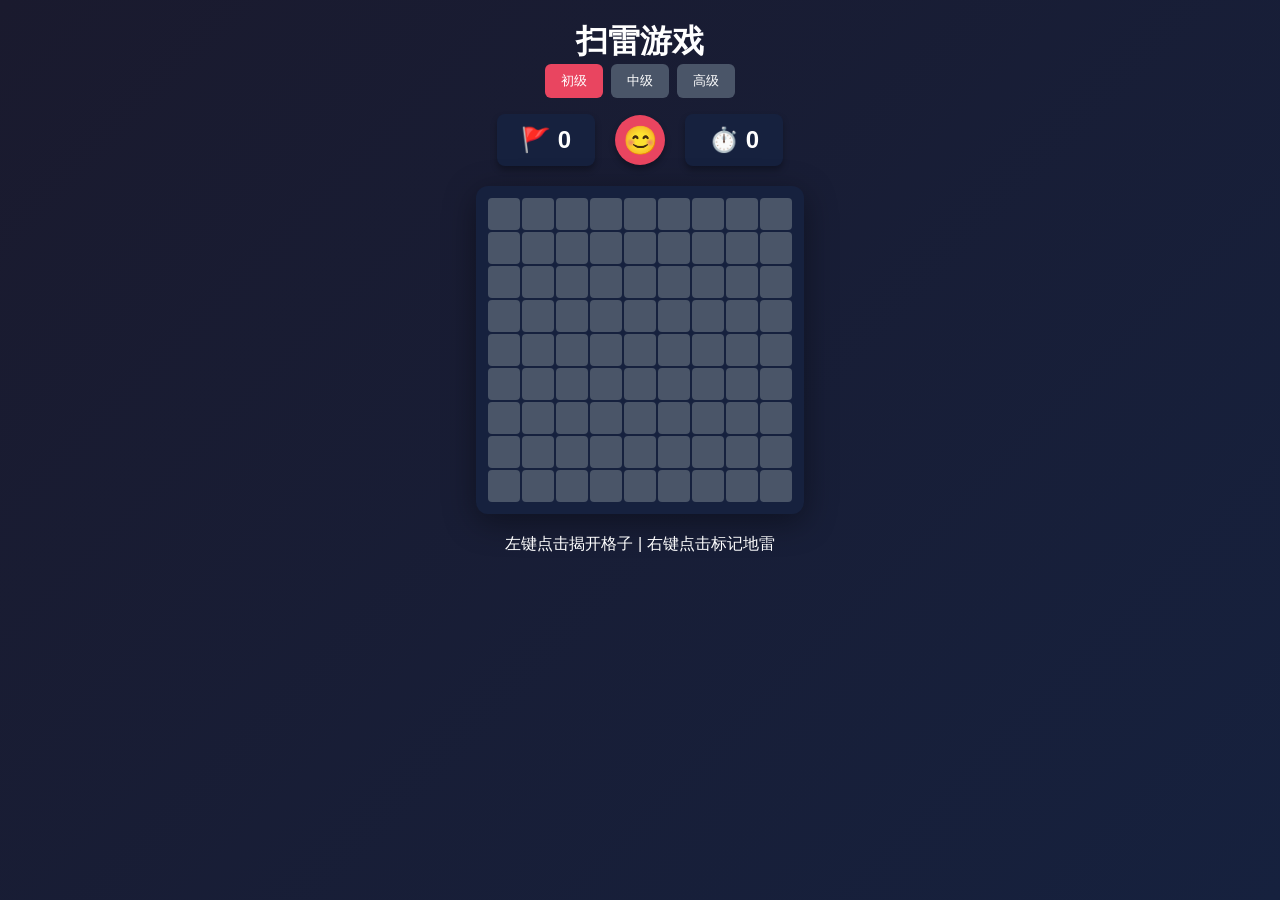
==== index.html @ 5b842ec9 "rename to index.html" ====
<!DOCTYPE html>
<html>
<head>
<meta charset="UTF-8">
<title>扫雷游戏</title>
<style>
* { margin: 0; padding: 0; box-sizing: border-box; }
body { font-family: 'Segoe UI', sans-serif; display: flex; flex-direction: column; align-items: center; min-height: 100vh; background: linear-gradient(135deg, #1a1a2e 0%, #16213e 100%); color: #fff; padding: 20px; }
.game-header { display: flex; align-items: center; gap: 20px; margin-bottom: 20px; }
.timer, .flag-count { background: #16213e; padding: 12px 24px; border-radius: 8px; font-size: 24px; font-weight: bold; min-width: 80px; text-align: center; box-shadow: 0 4px 6px rgba(0,0,0,0.3); }
.reset-btn { width: 50px; height: 50px; border-radius: 50%; font-size: 28px; cursor: pointer; background: #e94560; border: none; color: white; transition: transform 0.2s; box-shadow: 0 4px 6px rgba(0,0,0,0.3); }
.reset-btn:hover { transform: scale(1.05); }
.reset-btn:active { transform: scale(0.95); }
.game-board { display: flex; flex-direction: column; gap: 2px; padding: 12px; background: #16213e; border-radius: 12px; box-shadow: 0 8px 32px rgba(0,0,0,0.4); }
.row { display: flex; gap: 2px; }
.cell { width: 32px; height: 32px; border-radius: 4px; cursor: pointer; font-size: 16px; font-weight: bold; border: none; transition: all 0.15s; display: flex; align-items: center; justify-content: center; }
.cell.hidden { background: #4a5568; }
.cell.hidden:hover { background: #5a6578; }
.cell.revealed { background: #2d3748; }
.cell.mine { background: #e94560; }
.cell.flagged { background: #ed8936; }
.cell.number-1 { color: #38b2ac; }
.cell.number-2 { color: #388e3c; }
.cell.number-3 { color: #e94560; }
.cell.number-4 { color: #7b3fe4; }
.cell.number-5 { color: #c0392b; }
.cell.number-6 { color: #0288d1; }
.cell.number-7 { color: #1a202c; }
.cell.number-8 { color: #4a5568; }
.game-info { margin-top: 20px; text-align: center; }
.game-over { margin-top: 16px; padding: 16px 32px; border-radius: 8px; font-size: 20px; font-weight: bold; }
.game-over.win { background: #388e3c; }
.game-over.lose { background: #e94560; }
.difficulty { margin-bottom: 16px; display: flex; gap: 8px; }
.diff-btn { padding: 8px 16px; border-radius: 6px; border: none; cursor: pointer; background: #4a5568; color: white; transition: background 0.2s; }
.diff-btn.active { background: #e94560; }
.diff-btn:hover { background: #5a6578; }
</style>
</head>
<body>
<h1>扫雷游戏</h1>
<div class="difficulty">
  <button class="diff-btn active" onclick="setDifficulty(9, 9, 10)">初级</button>
  <button class="diff-btn" onclick="setDifficulty(16, 16, 40)">中级</button>
  <button class="diff-btn" onclick="setDifficulty(30, 16, 99)">高级</button>
</div>
<div class="game-header">
  <div class="flag-count">🚩 <span id="flagCount">0</span></div>
  <button class="reset-btn" onclick="initGame()">😊</button>
  <div class="timer">⏱️ <span id="timer">0</span></div>
</div>
<div class="game-board" id="gameBoard"></div>
<div class="game-info">
  <p>左键点击揭开格子 | 右键点击标记地雷</p>
  <div id="gameOver" class="game-over" style="display: none;"></div>
</div>

<script>
let rows = 9;
let cols = 9;
let mines = 10;
let board = [];
let gameOver = false;
let firstClick = true;
let timer = 0;
let timerInterval = null;
let flagCount = 0;

function setDifficulty(r, c, m) {
  rows = r;
  cols = c;
  mines = m;
  document.querySelectorAll('.diff-btn').forEach(b => b.classList.remove('active'));
  event.target.classList.add('active');
  initGame();
}

function initGame() {
  gameOver = false;
  firstClick = true;
  timer = 0;
  flagCount = 0;
  clearInterval(timerInterval);
  document.getElementById('timer').textContent = '0';
  document.getElementById('flagCount').textContent = '0';
  document.getElementById('gameOver').style.display = 'none';
  document.querySelector('.reset-btn').textContent = '😊';
  
  board = [];
  for (let i = 0; i < rows; i++) {
    board[i] = [];
    for (let j = 0; j < cols; j++) {
      board[i][j] = { mine: false, revealed: false, flagged: false, neighbors: 0 };
    }
  }
  renderBoard();
}

function renderBoard() {
  const gameBoard = document.getElementById('gameBoard');
  gameBoard.innerHTML = '';
  
  for (let i = 0; i < rows; i++) {
    const rowDiv = document.createElement('div');
    rowDiv.className = 'row';
    
    for (let j = 0; j < cols; j++) {
      const cell = document.createElement('button');
      cell.className = 'cell hidden';
      cell.dataset.row = i;
      cell.dataset.col = j;
      cell.addEventListener('click', handleClick);
      cell.addEventListener('contextmenu', handleRightClick);
      rowDiv.appendChild(cell);
    }
    gameBoard.appendChild(rowDiv);
  }
}

function placeMines(excludeRow, excludeCol) {
  let placed = 0;
  while (placed < mines) {
    const r = Math.floor(Math.random() * rows);
    const c = Math.floor(Math.random() * cols);
    if (!board[r][c].mine && 
        Math.abs(r - excludeRow) > 1 && 
        Math.abs(c - excludeCol) > 1) {
      board[r][c].mine = true;
      placed++;
    }
  }
  calculateNeighbors();
}

function calculateNeighbors() {
  const directions = [[-1,-1], [-1,0], [-1,1], [0,-1], [0,1], [1,-1], [1,0], [1,1]];
  
  for (let i = 0; i < rows; i++) {
    for (let j = 0; j < cols; j++) {
      if (board[i][j].mine) continue;
      let count = 0;
      for (const [dr, dc] of directions) {
        const nr = i + dr;
        const nc = j + dc;
        if (nr >= 0 && nr < rows && nc >= 0 && nc < cols && board[nr][nc].mine) {
          count++;
        }
      }
      board[i][j].neighbors = count;
    }
  }
}

function handleClick(e) {
  if (gameOver) return;
  
  const row = parseInt(e.target.dataset.row);
  const col = parseInt(e.target.dataset.col);
  
  if (board[row][col].flagged || board[row][col].revealed) return;
  
  if (firstClick) {
    firstClick = false;
    placeMines(row, col);
    startTimer();
  }
  
  revealCell(row, col);
  checkWin();
}

function handleRightClick(e) {
  e.preventDefault();
  if (gameOver) return;
  
  const row = parseInt(e.target.dataset.row);
  const col = parseInt(e.target.dataset.col);
  
  if (board[row][col].revealed) return;
  
  if (board[row][col].flagged) {
    board[row][col].flagged = false;
    flagCount--;
    e.target.className = 'cell hidden';
  } else {
    board[row][col].flagged = true;
    flagCount++;
    e.target.className = 'cell flagged';
    e.target.textContent = '🚩';
  }
  document.getElementById('flagCount').textContent = flagCount;
}

function revealCell(row, col) {
  if (row < 0 || row >= rows || col < 0 || col >= cols) return;
  if (board[row][col].revealed || board[row][col].flagged) return;
  
  board[row][col].revealed = true;
  const cell = document.querySelector(`[data-row="${row}"][data-col="${col}"]`);
  
  if (board[row][col].mine) {
    cell.className = 'cell mine';
    cell.textContent = '💣';
    gameOver = true;
    clearInterval(timerInterval);
    document.querySelector('.reset-btn').textContent = '😵';
    document.getElementById('gameOver').textContent = '游戏结束！';
    document.getElementById('gameOver').className = 'game-over lose';
    document.getElementById('gameOver').style.display = 'block';
    revealAllMines();
    return;
  }
  
  cell.className = 'cell revealed';
  if (board[row][col].neighbors > 0) {
    cell.className += ` number-${board[row][col].neighbors}`;
    cell.textContent = board[row][col].neighbors;
  } else {
    const directions = [[-1,-1], [-1,0], [-1,1], [0,-1], [0,1], [1,-1], [1,0], [1,1]];
    for (const [dr, dc] of directions) {
      revealCell(row + dr, col + dc);
    }
  }
}

function revealAllMines() {
  for (let i = 0; i < rows; i++) {
    for (let j = 0; j < cols; j++) {
      if (board[i][j].mine) {
        const cell = document.querySelector(`[data-row="${i}"][data-col="${j}"]`);
        cell.className = 'cell mine';
        cell.textContent = '💣';
      }
    }
  }
}

function checkWin() {
  let revealedCount = 0;
  const totalCells = rows * cols;
  
  for (let i = 0; i < rows; i++) {
    for (let j = 0; j < cols; j++) {
      if (board[i][j].revealed) {
        revealedCount++;
      }
    }
  }
  
  if (revealedCount === totalCells - mines) {
    gameOver = true;
    clearInterval(timerInterval);
    document.querySelector('.reset-btn').textContent = '😎';
    document.getElementById('gameOver').textContent = '恭喜你赢了！';
    document.getElementById('gameOver').className = 'game-over win';
    document.getElementById('gameOver').style.display = 'block';
    flagAllMines();
  }
}

function flagAllMines() {
  for (let i = 0; i < rows; i++) {
    for (let j = 0; j < cols; j++) {
      if (board[i][j].mine && !board[i][j].flagged) {
        board[i][j].flagged = true;
        const cell = document.querySelector(`[data-row="${i}"][data-col="${j}"]`);
        cell.className = 'cell flagged';
        cell.textContent = '🚩';
      }
    }
  }
}

function startTimer() {
  timerInterval = setInterval(() => {
    timer++;
    document.getElementById('timer').textContent = timer;
  }, 1000);
}

initGame();
</script>
</body>
</html>
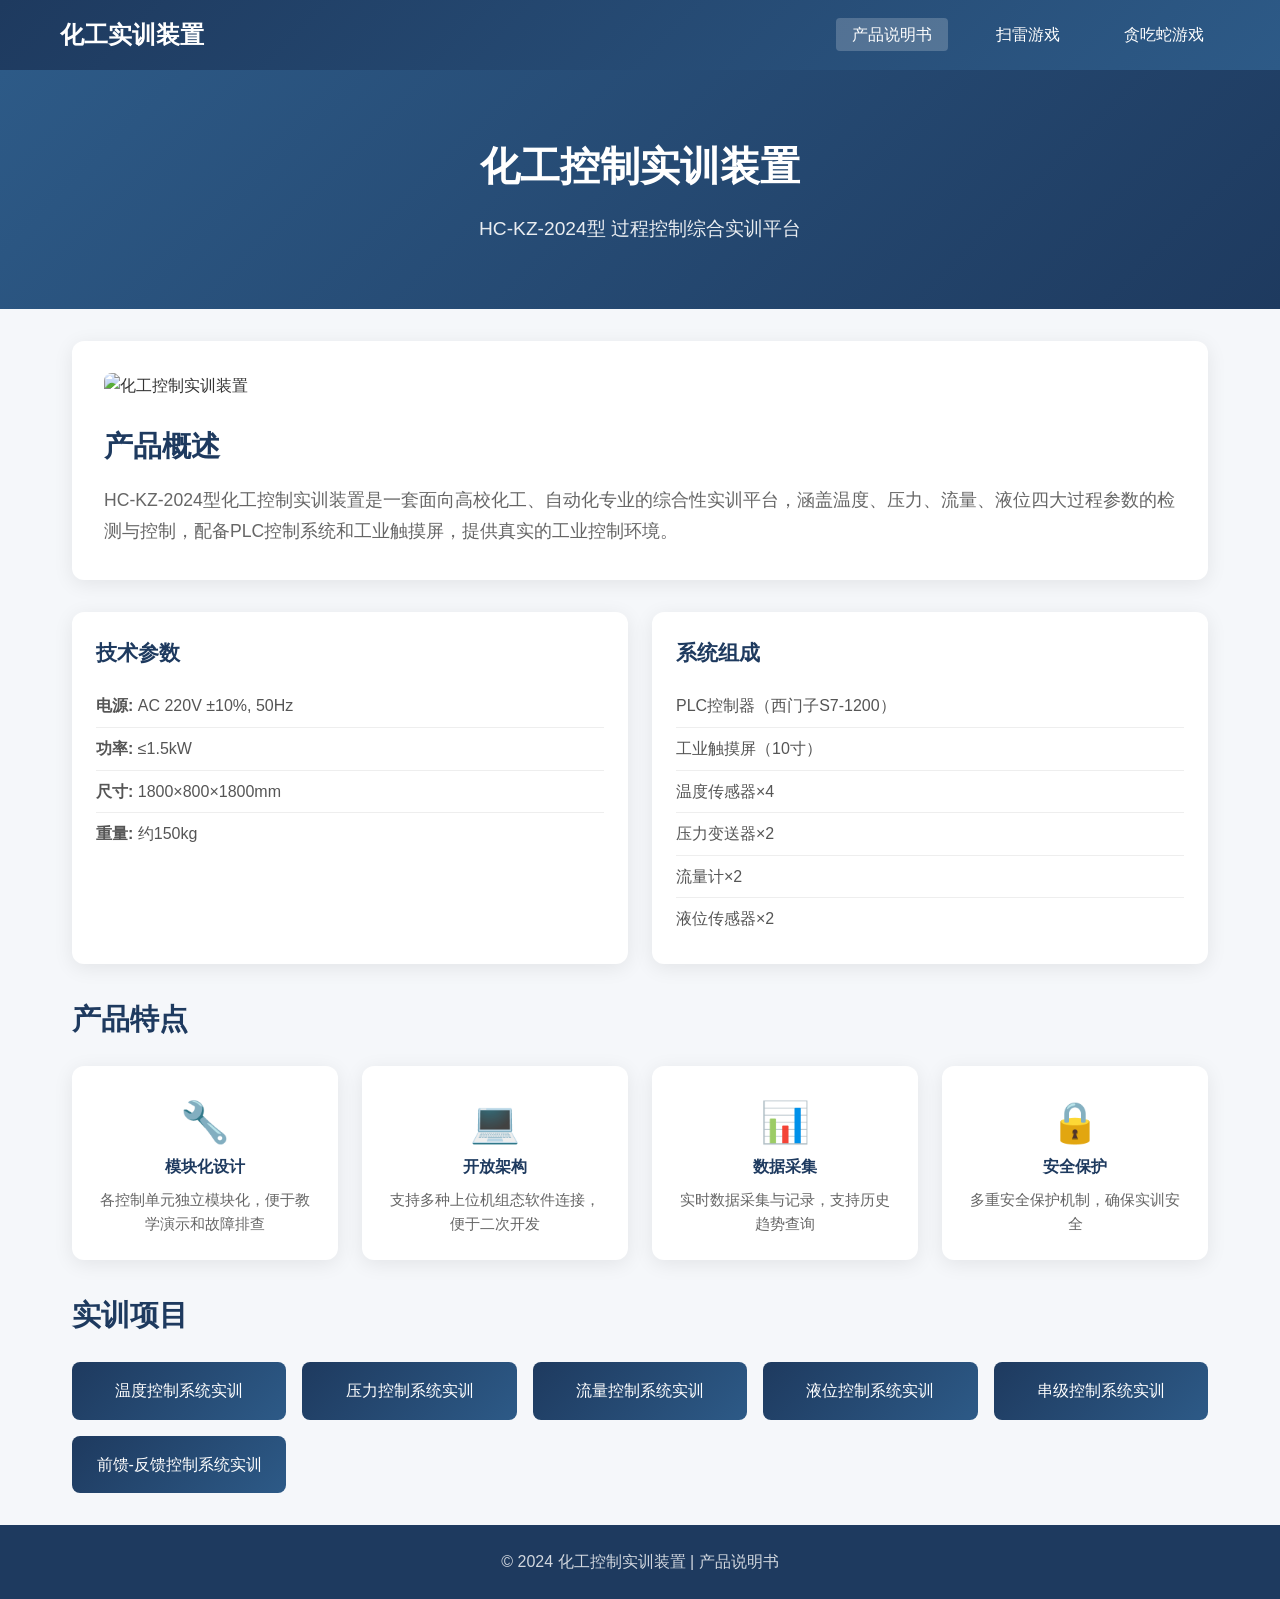
==== commit 09c63d99: "添加多页面网站：化工产品说明书+扫雷+贪吃蛇游戏" ====
--- a/index.html
+++ b/index.html
@@ -1,284 +1,105 @@
 <!DOCTYPE html>
-<html>
+<html lang="zh-CN">
 <head>
 <meta charset="UTF-8">
-<title>扫雷游戏</title>
-<style>
-* { margin: 0; padding: 0; box-sizing: border-box; }
-body { font-family: 'Segoe UI', sans-serif; display: flex; flex-direction: column; align-items: center; min-height: 100vh; background: linear-gradient(135deg, #1a1a2e 0%, #16213e 100%); color: #fff; padding: 20px; }
-.game-header { display: flex; align-items: center; gap: 20px; margin-bottom: 20px; }
-.timer, .flag-count { background: #16213e; padding: 12px 24px; border-radius: 8px; font-size: 24px; font-weight: bold; min-width: 80px; text-align: center; box-shadow: 0 4px 6px rgba(0,0,0,0.3); }
-.reset-btn { width: 50px; height: 50px; border-radius: 50%; font-size: 28px; cursor: pointer; background: #e94560; border: none; color: white; transition: transform 0.2s; box-shadow: 0 4px 6px rgba(0,0,0,0.3); }
-.reset-btn:hover { transform: scale(1.05); }
-.reset-btn:active { transform: scale(0.95); }
-.game-board { display: flex; flex-direction: column; gap: 2px; padding: 12px; background: #16213e; border-radius: 12px; box-shadow: 0 8px 32px rgba(0,0,0,0.4); }
-.row { display: flex; gap: 2px; }
-.cell { width: 32px; height: 32px; border-radius: 4px; cursor: pointer; font-size: 16px; font-weight: bold; border: none; transition: all 0.15s; display: flex; align-items: center; justify-content: center; }
-.cell.hidden { background: #4a5568; }
-.cell.hidden:hover { background: #5a6578; }
-.cell.revealed { background: #2d3748; }
-.cell.mine { background: #e94560; }
-.cell.flagged { background: #ed8936; }
-.cell.number-1 { color: #38b2ac; }
-.cell.number-2 { color: #388e3c; }
-.cell.number-3 { color: #e94560; }
-.cell.number-4 { color: #7b3fe4; }
-.cell.number-5 { color: #c0392b; }
-.cell.number-6 { color: #0288d1; }
-.cell.number-7 { color: #1a202c; }
-.cell.number-8 { color: #4a5568; }
-.game-info { margin-top: 20px; text-align: center; }
-.game-over { margin-top: 16px; padding: 16px 32px; border-radius: 8px; font-size: 20px; font-weight: bold; }
-.game-over.win { background: #388e3c; }
-.game-over.lose { background: #e94560; }
-.difficulty { margin-bottom: 16px; display: flex; gap: 8px; }
-.diff-btn { padding: 8px 16px; border-radius: 6px; border: none; cursor: pointer; background: #4a5568; color: white; transition: background 0.2s; }
-.diff-btn.active { background: #e94560; }
-.diff-btn:hover { background: #5a6578; }
-</style>
+<meta name="viewport" content="width=device-width, initial-scale=1.0">
+<title>化工控制实训装置 - 产品说明书</title>
+<link rel="stylesheet" href="style.css">
 </head>
 <body>
-<h1>扫雷游戏</h1>
-<div class="difficulty">
-  <button class="diff-btn active" onclick="setDifficulty(9, 9, 10)">初级</button>
-  <button class="diff-btn" onclick="setDifficulty(16, 16, 40)">中级</button>
-  <button class="diff-btn" onclick="setDifficulty(30, 16, 99)">高级</button>
-</div>
-<div class="game-header">
-  <div class="flag-count">🚩 <span id="flagCount">0</span></div>
-  <button class="reset-btn" onclick="initGame()">😊</button>
-  <div class="timer">⏱️ <span id="timer">0</span></div>
-</div>
-<div class="game-board" id="gameBoard"></div>
-<div class="game-info">
-  <p>左键点击揭开格子 | 右键点击标记地雷</p>
-  <div id="gameOver" class="game-over" style="display: none;"></div>
-</div>
+<nav class="navbar">
+  <div class="nav-container">
+    <div class="logo">化工实训装置</div>
+    <ul class="nav-links">
+      <li><a href="index.html" class="active">产品说明书</a></li>
+      <li><a href="minesweeper.html">扫雷游戏</a></li>
+      <li><a href="snake.html">贪吃蛇游戏</a></li>
+    </ul>
+  </div>
+</nav>
 
-<script>
-let rows = 9;
-let cols = 9;
-let mines = 10;
-let board = [];
-let gameOver = false;
-let firstClick = true;
-let timer = 0;
-let timerInterval = null;
-let flagCount = 0;
+<header class="hero">
+  <div class="hero-content">
+    <h1>化工控制实训装置</h1>
+    <p>HC-KZ-2024型 过程控制综合实训平台</p>
+  </div>
+</header>
 
-function setDifficulty(r, c, m) {
-  rows = r;
-  cols = c;
-  mines = m;
-  document.querySelectorAll('.diff-btn').forEach(b => b.classList.remove('active'));
-  event.target.classList.add('active');
-  initGame();
-}
+<main class="main-content">
+  <section class="product-info">
+    <div class="info-card">
+      <img src="https://trae-api-cn.mchost.guru/api/ide/v1/text_to_image?prompt=industrial%20chemical%20control%20training%20equipment%20with%20PLC%20panel%20and%20pipes%20in%20laboratory&image_size=landscape_16_9" alt="化工控制实训装置">
+      <h2>产品概述</h2>
+      <p>HC-KZ-2024型化工控制实训装置是一套面向高校化工、自动化专业的综合性实训平台，涵盖温度、压力、流量、液位四大过程参数的检测与控制，配备PLC控制系统和工业触摸屏，提供真实的工业控制环境。</p>
+    </div>
 
-function initGame() {
-  gameOver = false;
-  firstClick = true;
-  timer = 0;
-  flagCount = 0;
-  clearInterval(timerInterval);
-  document.getElementById('timer').textContent = '0';
-  document.getElementById('flagCount').textContent = '0';
-  document.getElementById('gameOver').style.display = 'none';
-  document.querySelector('.reset-btn').textContent = '😊';
-  
-  board = [];
-  for (let i = 0; i < rows; i++) {
-    board[i] = [];
-    for (let j = 0; j < cols; j++) {
-      board[i][j] = { mine: false, revealed: false, flagged: false, neighbors: 0 };
-    }
-  }
-  renderBoard();
-}
+    <div class="specs-grid">
+      <div class="spec-card">
+        <h3>技术参数</h3>
+        <ul>
+          <li><strong>电源:</strong> AC 220V ±10%, 50Hz</li>
+          <li><strong>功率:</strong> ≤1.5kW</li>
+          <li><strong>尺寸:</strong> 1800×800×1800mm</li>
+          <li><strong>重量:</strong> 约150kg</li>
+        </ul>
+      </div>
+      <div class="spec-card">
+        <h3>系统组成</h3>
+        <ul>
+          <li>PLC控制器（西门子S7-1200）</li>
+          <li>工业触摸屏（10寸）</li>
+          <li>温度传感器×4</li>
+          <li>压力变送器×2</li>
+          <li>流量计×2</li>
+          <li>液位传感器×2</li>
+        </ul>
+      </div>
+    </div>
 
-function renderBoard() {
-  const gameBoard = document.getElementById('gameBoard');
-  gameBoard.innerHTML = '';
-  
-  for (let i = 0; i < rows; i++) {
-    const rowDiv = document.createElement('div');
-    rowDiv.className = 'row';
-    
-    for (let j = 0; j < cols; j++) {
-      const cell = document.createElement('button');
-      cell.className = 'cell hidden';
-      cell.dataset.row = i;
-      cell.dataset.col = j;
-      cell.addEventListener('click', handleClick);
-      cell.addEventListener('contextmenu', handleRightClick);
-      rowDiv.appendChild(cell);
-    }
-    gameBoard.appendChild(rowDiv);
-  }
-}
+    <div class="features">
+      <h2>产品特点</h2>
+      <div class="feature-grid">
+        <div class="feature-item">
+          <span class="feature-icon">🔧</span>
+          <h4>模块化设计</h4>
+          <p>各控制单元独立模块化，便于教学演示和故障排查</p>
+        </div>
+        <div class="feature-item">
+          <span class="feature-icon">💻</span>
+          <h4>开放架构</h4>
+          <p>支持多种上位机组态软件连接，便于二次开发</p>
+        </div>
+        <div class="feature-item">
+          <span class="feature-icon">📊</span>
+          <h4>数据采集</h4>
+          <p>实时数据采集与记录，支持历史趋势查询</p>
+        </div>
+        <div class="feature-item">
+          <span class="feature-icon">🔒</span>
+          <h4>安全保护</h4>
+          <p>多重安全保护机制，确保实训安全</p>
+        </div>
+      </div>
+    </div>
 
-function placeMines(excludeRow, excludeCol) {
-  let placed = 0;
-  while (placed < mines) {
-    const r = Math.floor(Math.random() * rows);
-    const c = Math.floor(Math.random() * cols);
-    if (!board[r][c].mine && 
-        Math.abs(r - excludeRow) > 1 && 
-        Math.abs(c - excludeCol) > 1) {
-      board[r][c].mine = true;
-      placed++;
-    }
-  }
-  calculateNeighbors();
-}
+    <div class="applications">
+      <h2>实训项目</h2>
+      <div class="app-list">
+        <div class="app-item">温度控制系统实训</div>
+        <div class="app-item">压力控制系统实训</div>
+        <div class="app-item">流量控制系统实训</div>
+        <div class="app-item">液位控制系统实训</div>
+        <div class="app-item">串级控制系统实训</div>
+        <div class="app-item">前馈-反馈控制系统实训</div>
+      </div>
+    </div>
+  </section>
+</main>
 
-function calculateNeighbors() {
-  const directions = [[-1,-1], [-1,0], [-1,1], [0,-1], [0,1], [1,-1], [1,0], [1,1]];
-  
-  for (let i = 0; i < rows; i++) {
-    for (let j = 0; j < cols; j++) {
-      if (board[i][j].mine) continue;
-      let count = 0;
-      for (const [dr, dc] of directions) {
-        const nr = i + dr;
-        const nc = j + dc;
-        if (nr >= 0 && nr < rows && nc >= 0 && nc < cols && board[nr][nc].mine) {
-          count++;
-        }
-      }
-      board[i][j].neighbors = count;
-    }
-  }
-}
-
-function handleClick(e) {
-  if (gameOver) return;
-  
-  const row = parseInt(e.target.dataset.row);
-  const col = parseInt(e.target.dataset.col);
-  
-  if (board[row][col].flagged || board[row][col].revealed) return;
-  
-  if (firstClick) {
-    firstClick = false;
-    placeMines(row, col);
-    startTimer();
-  }
-  
-  revealCell(row, col);
-  checkWin();
-}
-
-function handleRightClick(e) {
-  e.preventDefault();
-  if (gameOver) return;
-  
-  const row = parseInt(e.target.dataset.row);
-  const col = parseInt(e.target.dataset.col);
-  
-  if (board[row][col].revealed) return;
-  
-  if (board[row][col].flagged) {
-    board[row][col].flagged = false;
-    flagCount--;
-    e.target.className = 'cell hidden';
-  } else {
-    board[row][col].flagged = true;
-    flagCount++;
-    e.target.className = 'cell flagged';
-    e.target.textContent = '🚩';
-  }
-  document.getElementById('flagCount').textContent = flagCount;
-}
-
-function revealCell(row, col) {
-  if (row < 0 || row >= rows || col < 0 || col >= cols) return;
-  if (board[row][col].revealed || board[row][col].flagged) return;
-  
-  board[row][col].revealed = true;
-  const cell = document.querySelector(`[data-row="${row}"][data-col="${col}"]`);
-  
-  if (board[row][col].mine) {
-    cell.className = 'cell mine';
-    cell.textContent = '💣';
-    gameOver = true;
-    clearInterval(timerInterval);
-    document.querySelector('.reset-btn').textContent = '😵';
-    document.getElementById('gameOver').textContent = '游戏结束！';
-    document.getElementById('gameOver').className = 'game-over lose';
-    document.getElementById('gameOver').style.display = 'block';
-    revealAllMines();
-    return;
-  }
-  
-  cell.className = 'cell revealed';
-  if (board[row][col].neighbors > 0) {
-    cell.className += ` number-${board[row][col].neighbors}`;
-    cell.textContent = board[row][col].neighbors;
-  } else {
-    const directions = [[-1,-1], [-1,0], [-1,1], [0,-1], [0,1], [1,-1], [1,0], [1,1]];
-    for (const [dr, dc] of directions) {
-      revealCell(row + dr, col + dc);
-    }
-  }
-}
-
-function revealAllMines() {
-  for (let i = 0; i < rows; i++) {
-    for (let j = 0; j < cols; j++) {
-      if (board[i][j].mine) {
-        const cell = document.querySelector(`[data-row="${i}"][data-col="${j}"]`);
-        cell.className = 'cell mine';
-        cell.textContent = '💣';
-      }
-    }
-  }
-}
-
-function checkWin() {
-  let revealedCount = 0;
-  const totalCells = rows * cols;
-  
-  for (let i = 0; i < rows; i++) {
-    for (let j = 0; j < cols; j++) {
-      if (board[i][j].revealed) {
-        revealedCount++;
-      }
-    }
-  }
-  
-  if (revealedCount === totalCells - mines) {
-    gameOver = true;
-    clearInterval(timerInterval);
-    document.querySelector('.reset-btn').textContent = '😎';
-    document.getElementById('gameOver').textContent = '恭喜你赢了！';
-    document.getElementById('gameOver').className = 'game-over win';
-    document.getElementById('gameOver').style.display = 'block';
-    flagAllMines();
-  }
-}
-
-function flagAllMines() {
-  for (let i = 0; i < rows; i++) {
-    for (let j = 0; j < cols; j++) {
-      if (board[i][j].mine && !board[i][j].flagged) {
-        board[i][j].flagged = true;
-        const cell = document.querySelector(`[data-row="${i}"][data-col="${j}"]`);
-        cell.className = 'cell flagged';
-        cell.textContent = '🚩';
-      }
-    }
-  }
-}
-
-function startTimer() {
-  timerInterval = setInterval(() => {
-    timer++;
-    document.getElementById('timer').textContent = timer;
-  }, 1000);
-}
-
-initGame();
-</script>
+<footer class="footer">
+  <div class="footer-content">
+    <p>© 2024 化工控制实训装置 | 产品说明书</p>
+  </div>
+</footer>
 </body>
 </html>
--- a/style.css
+++ b/style.css
@@ -0,0 +1,251 @@
+* {
+  margin: 0;
+  padding: 0;
+  box-sizing: border-box;
+}
+
+body {
+  font-family: 'Segoe UI', Tahoma, Geneva, Verdana, sans-serif;
+  line-height: 1.6;
+  color: #333;
+  background-color: #f5f7fa;
+  min-height: 100vh;
+  display: flex;
+  flex-direction: column;
+}
+
+.navbar {
+  background: linear-gradient(135deg, #1e3a5f 0%, #2d5a87 100%);
+  padding: 1rem 0;
+  box-shadow: 0 2px 10px rgba(0,0,0,0.1);
+}
+
+.nav-container {
+  max-width: 1200px;
+  margin: 0 auto;
+  padding: 0 20px;
+  display: flex;
+  justify-content: space-between;
+  align-items: center;
+}
+
+.logo {
+  color: #fff;
+  font-size: 1.5rem;
+  font-weight: bold;
+}
+
+.nav-links {
+  display: flex;
+  list-style: none;
+  gap: 2rem;
+}
+
+.nav-links a {
+  color: #fff;
+  text-decoration: none;
+  padding: 0.5rem 1rem;
+  border-radius: 4px;
+  transition: background 0.3s;
+}
+
+.nav-links a:hover,
+.nav-links a.active {
+  background: rgba(255,255,255,0.2);
+}
+
+.hero {
+  background: linear-gradient(135deg, #2d5a87 0%, #1e3a5f 100%);
+  color: #fff;
+  padding: 4rem 0;
+  text-align: center;
+}
+
+.hero-content h1 {
+  font-size: 2.5rem;
+  margin-bottom: 1rem;
+}
+
+.hero-content p {
+  font-size: 1.2rem;
+  opacity: 0.9;
+}
+
+.main-content {
+  flex: 1;
+  max-width: 1200px;
+  margin: 0 auto;
+  padding: 2rem;
+  width: 100%;
+}
+
+.product-info {
+  display: flex;
+  flex-direction: column;
+  gap: 2rem;
+}
+
+.info-card {
+  background: #fff;
+  border-radius: 12px;
+  padding: 2rem;
+  box-shadow: 0 4px 20px rgba(0,0,0,0.08);
+}
+
+.info-card img {
+  width: 100%;
+  height: 300px;
+  object-fit: cover;
+  border-radius: 8px;
+  margin-bottom: 1.5rem;
+}
+
+.info-card h2 {
+  color: #1e3a5f;
+  margin-bottom: 1rem;
+  font-size: 1.8rem;
+}
+
+.info-card p {
+  color: #666;
+  font-size: 1.1rem;
+  line-height: 1.8;
+}
+
+.specs-grid {
+  display: grid;
+  grid-template-columns: repeat(auto-fit, minmax(300px, 1fr));
+  gap: 1.5rem;
+}
+
+.spec-card {
+  background: #fff;
+  border-radius: 12px;
+  padding: 1.5rem;
+  box-shadow: 0 4px 20px rgba(0,0,0,0.08);
+}
+
+.spec-card h3 {
+  color: #1e3a5f;
+  margin-bottom: 1rem;
+  font-size: 1.3rem;
+}
+
+.spec-card ul {
+  list-style: none;
+}
+
+.spec-card li {
+  padding: 0.5rem 0;
+  border-bottom: 1px solid #eee;
+  color: #555;
+}
+
+.spec-card li:last-child {
+  border-bottom: none;
+}
+
+.features h2 {
+  color: #1e3a5f;
+  margin-bottom: 1.5rem;
+  font-size: 1.8rem;
+}
+
+.feature-grid {
+  display: grid;
+  grid-template-columns: repeat(auto-fit, minmax(250px, 1fr));
+  gap: 1.5rem;
+}
+
+.feature-item {
+  background: #fff;
+  border-radius: 12px;
+  padding: 1.5rem;
+  text-align: center;
+  box-shadow: 0 4px 20px rgba(0,0,0,0.08);
+  transition: transform 0.3s, box-shadow 0.3s;
+}
+
+.feature-item:hover {
+  transform: translateY(-5px);
+  box-shadow: 0 8px 30px rgba(0,0,0,0.12);
+}
+
+.feature-icon {
+  font-size: 2.5rem;
+  margin-bottom: 1rem;
+}
+
+.feature-item h4 {
+  color: #1e3a5f;
+  margin-bottom: 0.5rem;
+}
+
+.feature-item p {
+  color: #666;
+  font-size: 0.95rem;
+}
+
+.applications h2 {
+  color: #1e3a5f;
+  margin-bottom: 1.5rem;
+  font-size: 1.8rem;
+}
+
+.app-list {
+  display: grid;
+  grid-template-columns: repeat(auto-fit, minmax(200px, 1fr));
+  gap: 1rem;
+}
+
+.app-item {
+  background: linear-gradient(135deg, #1e3a5f 0%, #2d5a87 100%);
+  color: #fff;
+  padding: 1rem 1.5rem;
+  border-radius: 8px;
+  text-align: center;
+  transition: transform 0.3s;
+}
+
+.app-item:hover {
+  transform: scale(1.05);
+}
+
+.footer {
+  background: #1e3a5f;
+  color: #fff;
+  text-align: center;
+  padding: 1.5rem 0;
+  margin-top: auto;
+}
+
+.footer-content p {
+  opacity: 0.8;
+}
+
+.game-container {
+  display: flex;
+  flex-direction: column;
+  align-items: center;
+  padding: 2rem;
+}
+
+.game-title {
+  color: #1e3a5f;
+  margin-bottom: 2rem;
+  font-size: 2rem;
+}
+
+@media (max-width: 768px) {
+  .nav-links {
+    gap: 1rem;
+  }
+  
+  .hero-content h1 {
+    font-size: 2rem;
+  }
+  
+  .info-card img {
+    height: 200px;
+  }
+}
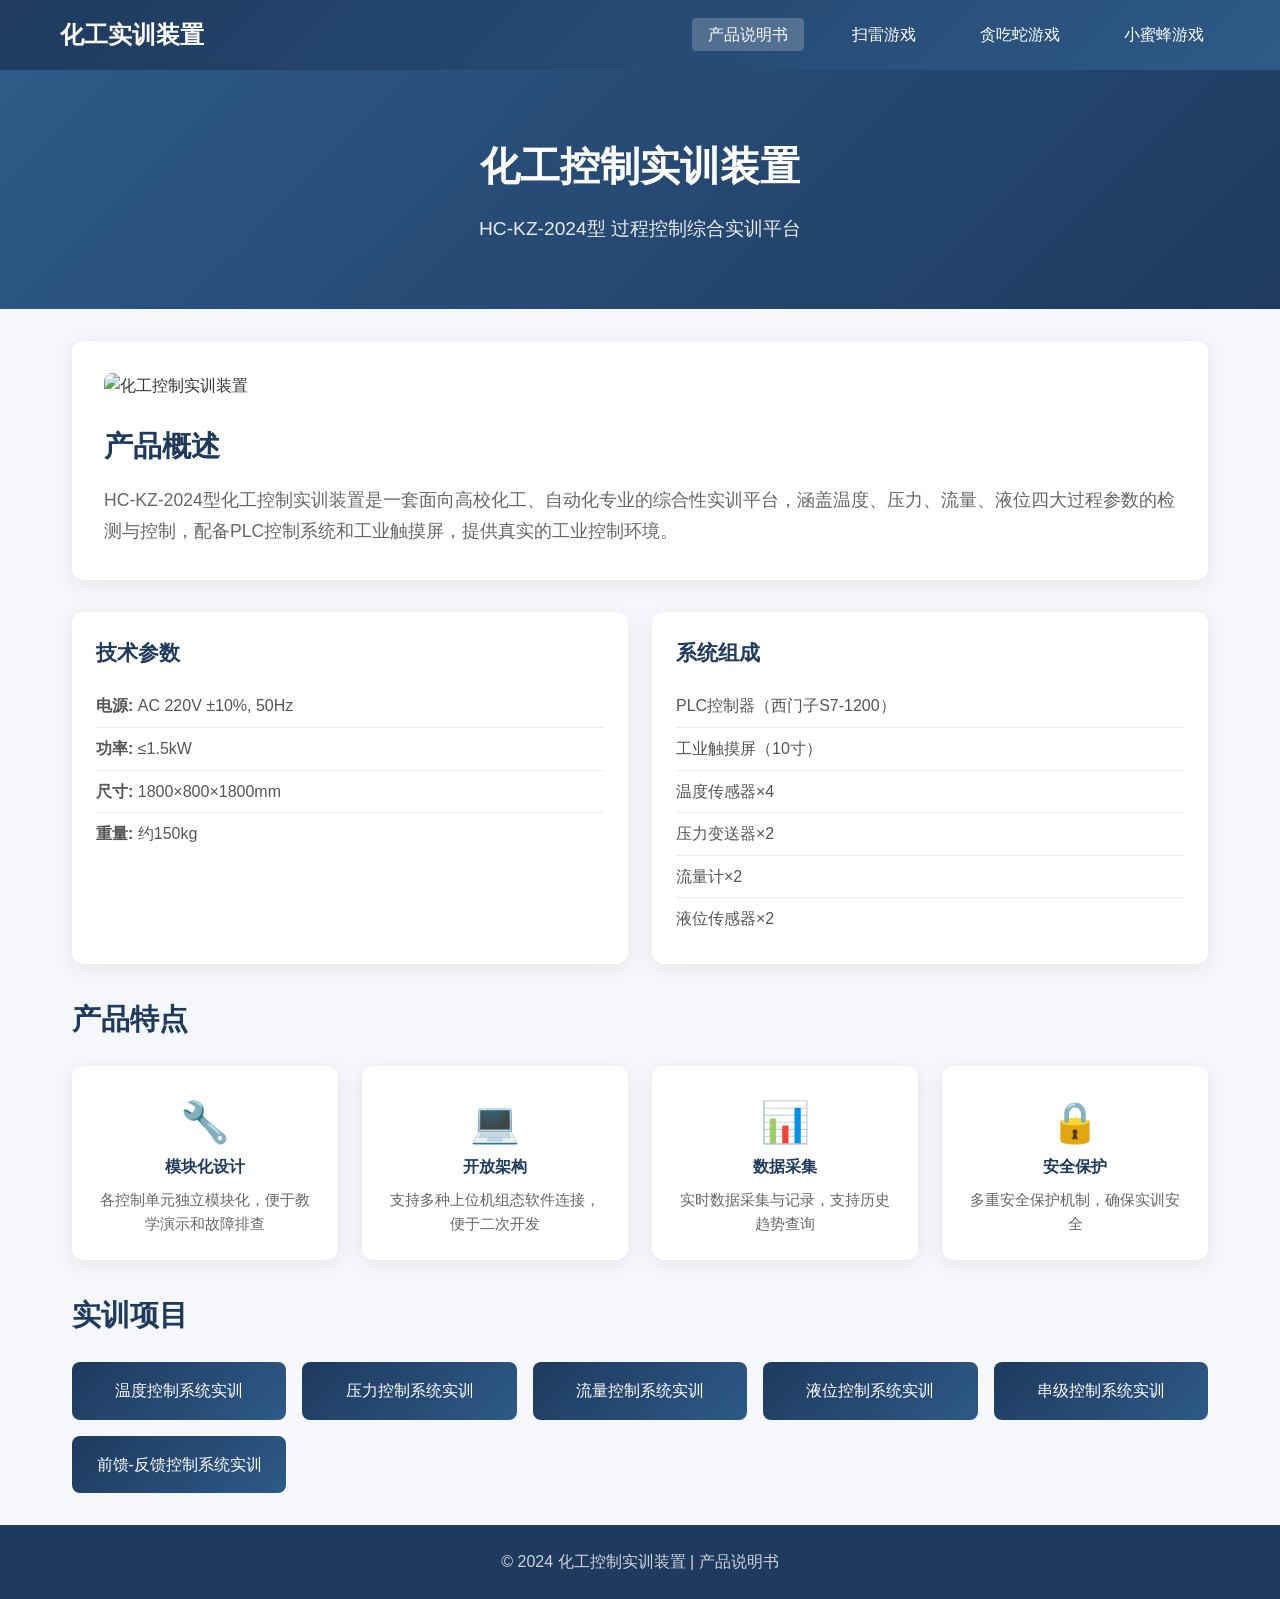
==== commit 41f16563: "添加小蜜蜂游戏页面" ====
--- a/index.html
+++ b/index.html
@@ -14,6 +14,7 @@
       <li><a href="index.html" class="active">产品说明书</a></li>
       <li><a href="minesweeper.html">扫雷游戏</a></li>
       <li><a href="snake.html">贪吃蛇游戏</a></li>
+      <li><a href="bee.html">小蜜蜂游戏</a></li>
     </ul>
   </div>
 </nav>
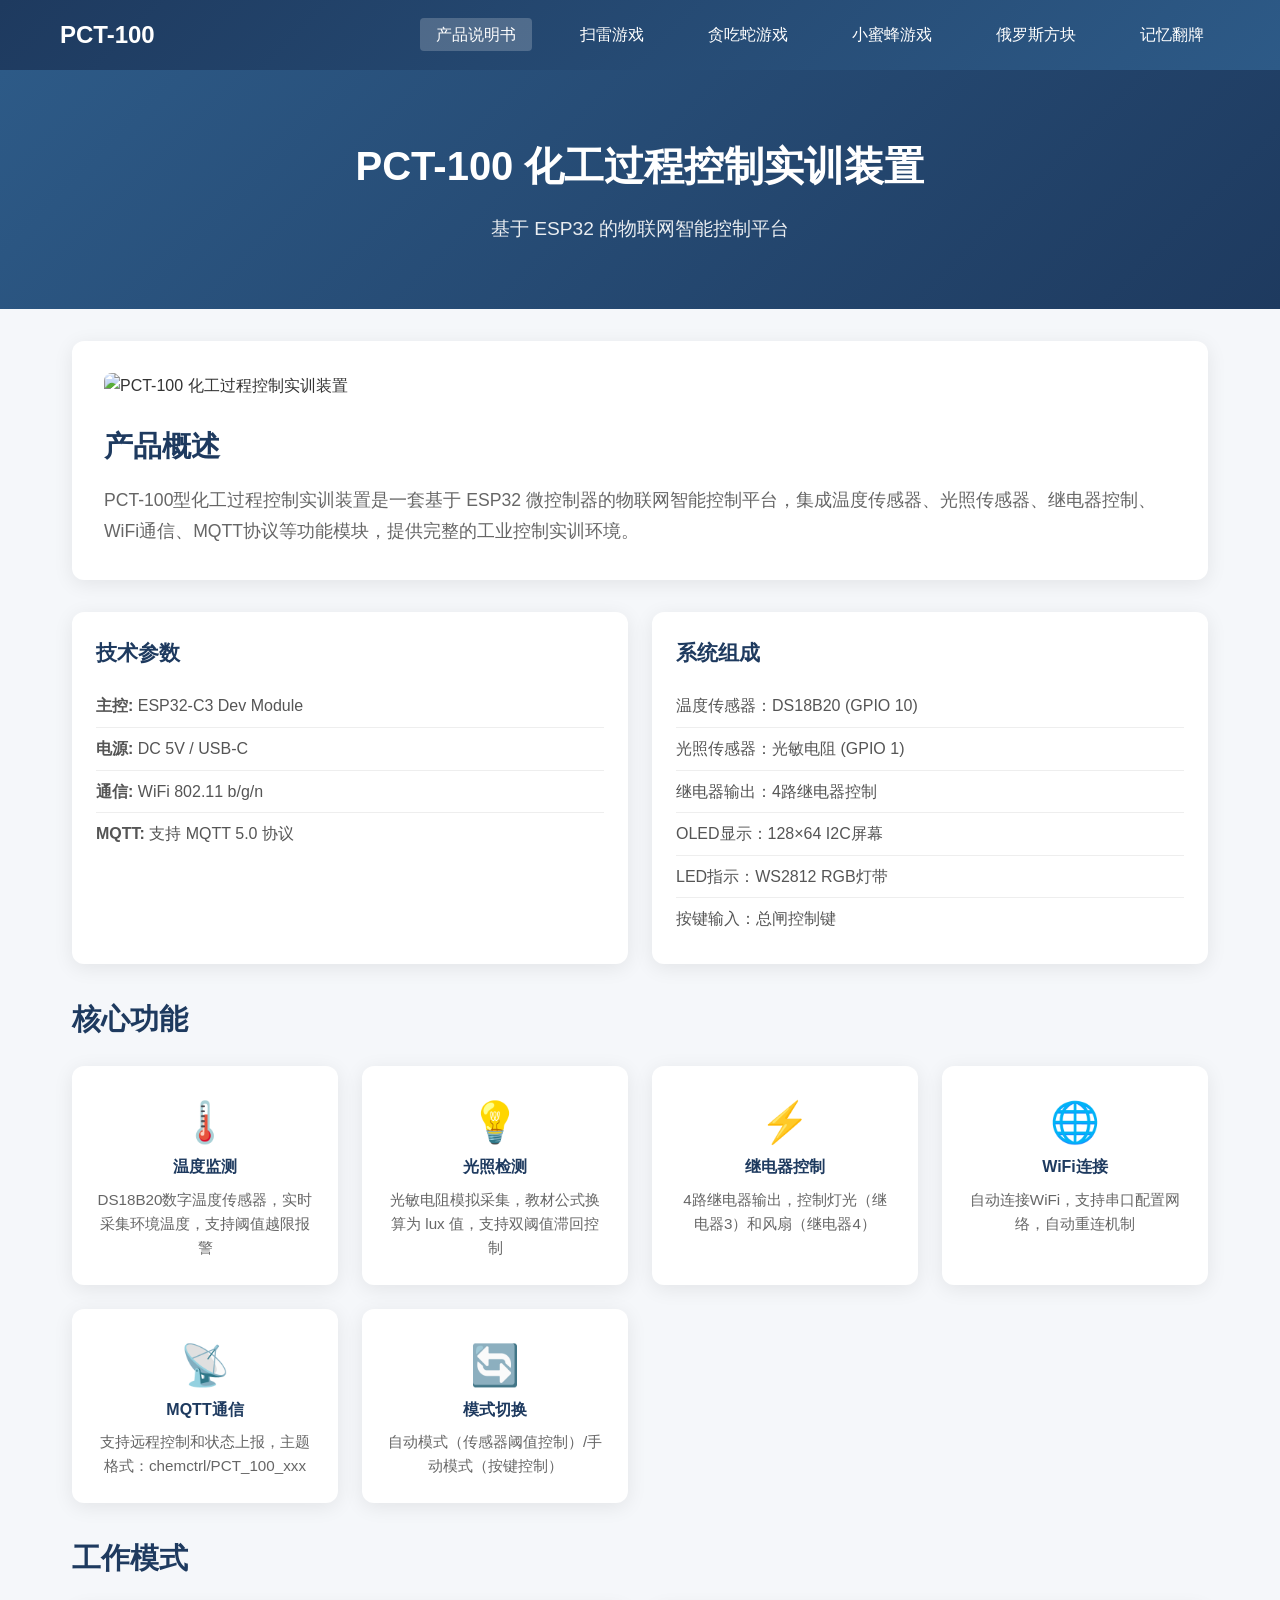
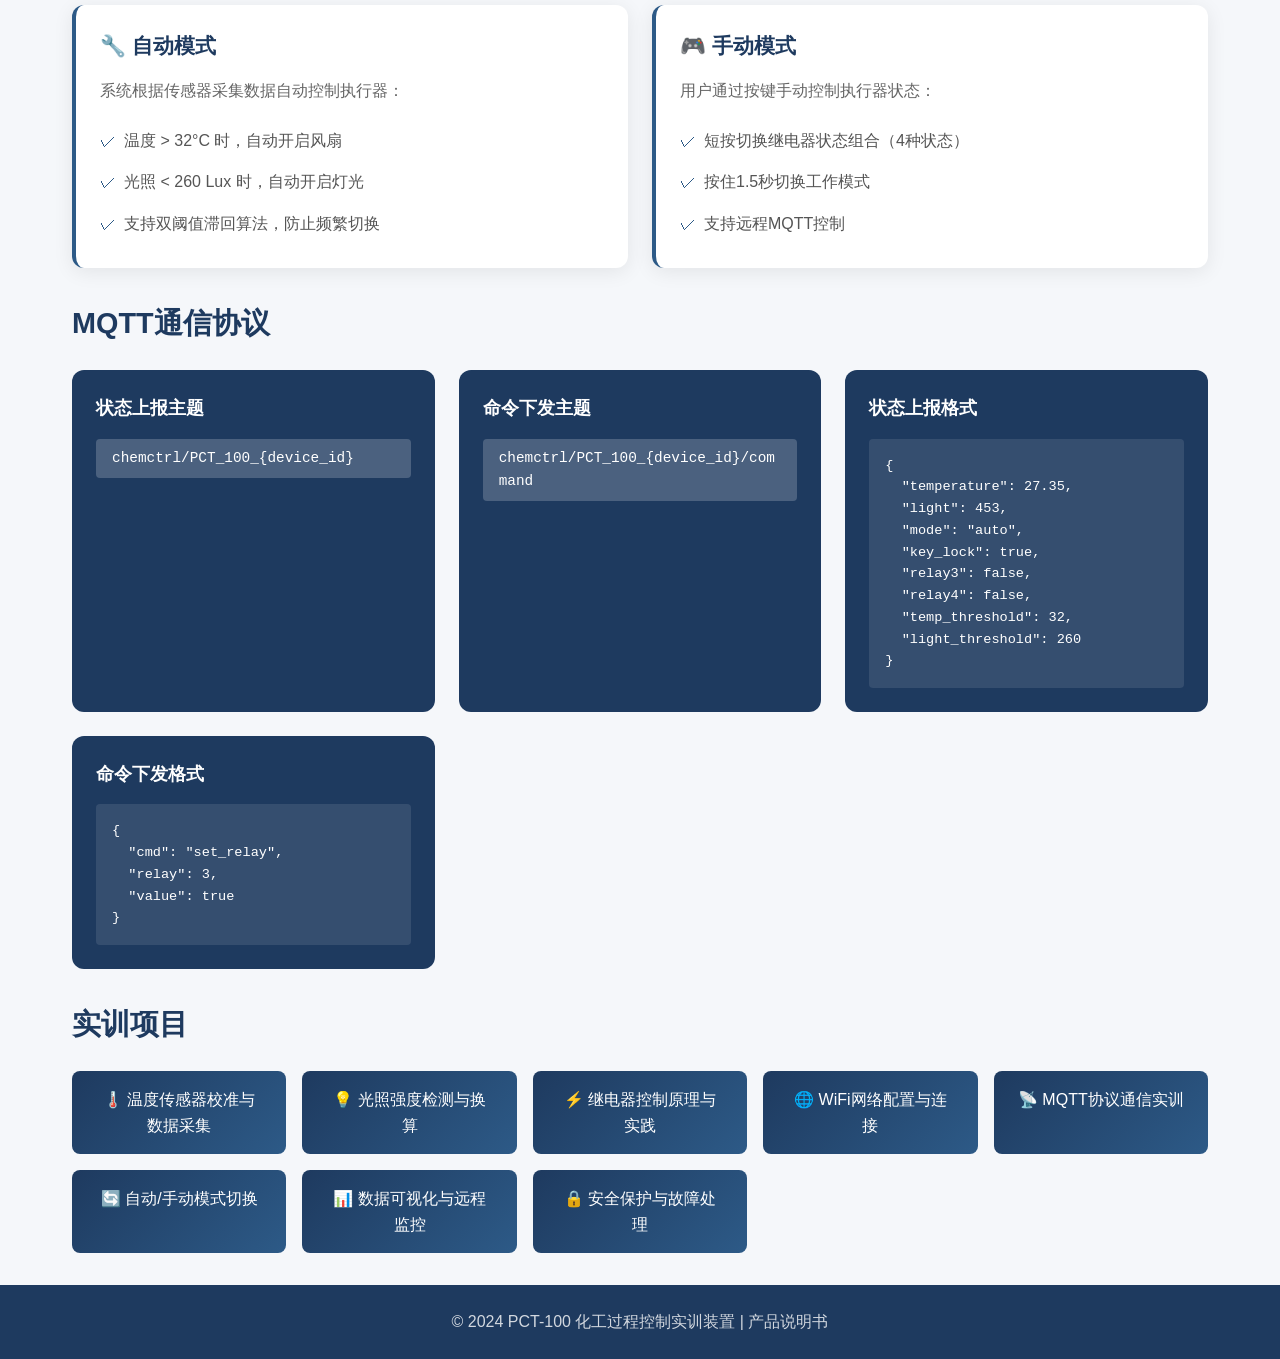
==== commit c7b4165e: "Update: 添加俄罗斯方块和记忆翻牌游戏页面" ====
--- a/index.html
+++ b/index.html
@@ -3,82 +3,153 @@
 <head>
 <meta charset="UTF-8">
 <meta name="viewport" content="width=device-width, initial-scale=1.0">
-<title>化工控制实训装置 - 产品说明书</title>
+<title>PCT-100 化工过程控制实训装置 - 产品说明书</title>
 <link rel="stylesheet" href="style.css">
 </head>
 <body>
 <nav class="navbar">
   <div class="nav-container">
-    <div class="logo">化工实训装置</div>
+    <div class="logo">PCT-100</div>
     <ul class="nav-links">
       <li><a href="index.html" class="active">产品说明书</a></li>
       <li><a href="minesweeper.html">扫雷游戏</a></li>
       <li><a href="snake.html">贪吃蛇游戏</a></li>
       <li><a href="bee.html">小蜜蜂游戏</a></li>
+      <li><a href="tetris.html">俄罗斯方块</a></li>
+      <li><a href="memory.html">记忆翻牌</a></li>
     </ul>
   </div>
 </nav>
 
 <header class="hero">
   <div class="hero-content">
-    <h1>化工控制实训装置</h1>
-    <p>HC-KZ-2024型 过程控制综合实训平台</p>
+    <h1>PCT-100 化工过程控制实训装置</h1>
+    <p>基于 ESP32 的物联网智能控制平台</p>
   </div>
 </header>
 
 <main class="main-content">
   <section class="product-info">
     <div class="info-card">
-      <img src="https://trae-api-cn.mchost.guru/api/ide/v1/text_to_image?prompt=industrial%20chemical%20control%20training%20equipment%20with%20PLC%20panel%20and%20pipes%20in%20laboratory&image_size=landscape_16_9" alt="化工控制实训装置">
+      <img src="https://trae-api-cn.mchost.guru/api/ide/v1/text_to_image?prompt=IoT%20industrial%20control%20device%20with%20ESP32%20microcontroller%20sensors%20relays%20OLED%20display%20WS2812%20LED%20strip%20professional%20electronics&image_size=landscape_16_9" alt="PCT-100 化工过程控制实训装置">
       <h2>产品概述</h2>
-      <p>HC-KZ-2024型化工控制实训装置是一套面向高校化工、自动化专业的综合性实训平台，涵盖温度、压力、流量、液位四大过程参数的检测与控制，配备PLC控制系统和工业触摸屏，提供真实的工业控制环境。</p>
+      <p>PCT-100型化工过程控制实训装置是一套基于 ESP32 微控制器的物联网智能控制平台，集成温度传感器、光照传感器、继电器控制、WiFi通信、MQTT协议等功能模块，提供完整的工业控制实训环境。</p>
     </div>
 
     <div class="specs-grid">
       <div class="spec-card">
         <h3>技术参数</h3>
         <ul>
-          <li><strong>电源:</strong> AC 220V ±10%, 50Hz</li>
-          <li><strong>功率:</strong> ≤1.5kW</li>
-          <li><strong>尺寸:</strong> 1800×800×1800mm</li>
-          <li><strong>重量:</strong> 约150kg</li>
+          <li><strong>主控:</strong> ESP32-C3 Dev Module</li>
+          <li><strong>电源:</strong> DC 5V / USB-C</li>
+          <li><strong>通信:</strong> WiFi 802.11 b/g/n</li>
+          <li><strong>MQTT:</strong> 支持 MQTT 5.0 协议</li>
         </ul>
       </div>
       <div class="spec-card">
         <h3>系统组成</h3>
         <ul>
-          <li>PLC控制器（西门子S7-1200）</li>
-          <li>工业触摸屏（10寸）</li>
-          <li>温度传感器×4</li>
-          <li>压力变送器×2</li>
-          <li>流量计×2</li>
-          <li>液位传感器×2</li>
+          <li>温度传感器：DS18B20 (GPIO 10)</li>
+          <li>光照传感器：光敏电阻 (GPIO 1)</li>
+          <li>继电器输出：4路继电器控制</li>
+          <li>OLED显示：128×64 I2C屏幕</li>
+          <li>LED指示：WS2812 RGB灯带</li>
+          <li>按键输入：总闸控制键</li>
         </ul>
       </div>
     </div>
 
     <div class="features">
-      <h2>产品特点</h2>
+      <h2>核心功能</h2>
       <div class="feature-grid">
         <div class="feature-item">
-          <span class="feature-icon">🔧</span>
-          <h4>模块化设计</h4>
-          <p>各控制单元独立模块化，便于教学演示和故障排查</p>
+          <span class="feature-icon">🌡️</span>
+          <h4>温度监测</h4>
+          <p>DS18B20数字温度传感器，实时采集环境温度，支持阈值越限报警</p>
         </div>
         <div class="feature-item">
-          <span class="feature-icon">💻</span>
-          <h4>开放架构</h4>
-          <p>支持多种上位机组态软件连接，便于二次开发</p>
+          <span class="feature-icon">💡</span>
+          <h4>光照检测</h4>
+          <p>光敏电阻模拟采集，教材公式换算为 lux 值，支持双阈值滞回控制</p>
         </div>
         <div class="feature-item">
-          <span class="feature-icon">📊</span>
-          <h4>数据采集</h4>
-          <p>实时数据采集与记录，支持历史趋势查询</p>
+          <span class="feature-icon">⚡</span>
+          <h4>继电器控制</h4>
+          <p>4路继电器输出，控制灯光（继电器3）和风扇（继电器4）</p>
         </div>
         <div class="feature-item">
-          <span class="feature-icon">🔒</span>
-          <h4>安全保护</h4>
-          <p>多重安全保护机制，确保实训安全</p>
+          <span class="feature-icon">🌐</span>
+          <h4>WiFi连接</h4>
+          <p>自动连接WiFi，支持串口配置网络，自动重连机制</p>
+        </div>
+        <div class="feature-item">
+          <span class="feature-icon">📡</span>
+          <h4>MQTT通信</h4>
+          <p>支持远程控制和状态上报，主题格式：chemctrl/PCT_100_xxx</p>
+        </div>
+        <div class="feature-item">
+          <span class="feature-icon">🔄</span>
+          <h4>模式切换</h4>
+          <p>自动模式（传感器阈值控制）/手动模式（按键控制）</p>
+        </div>
+      </div>
+    </div>
+
+    <div class="control-modes">
+      <h2>工作模式</h2>
+      <div class="mode-tabs">
+        <div class="mode-card">
+          <h3>🔧 自动模式</h3>
+          <p>系统根据传感器采集数据自动控制执行器：</p>
+          <ul>
+            <li>温度 > 32°C 时，自动开启风扇</li>
+            <li>光照 < 260 Lux 时，自动开启灯光</li>
+            <li>支持双阈值滞回算法，防止频繁切换</li>
+          </ul>
+        </div>
+        <div class="mode-card">
+          <h3>🎮 手动模式</h3>
+          <p>用户通过按键手动控制执行器状态：</p>
+          <ul>
+            <li>短按切换继电器状态组合（4种状态）</li>
+            <li>按住1.5秒切换工作模式</li>
+            <li>支持远程MQTT控制</li>
+          </ul>
+        </div>
+      </div>
+    </div>
+
+    <div class="mqtt-section">
+      <h2>MQTT通信协议</h2>
+      <div class="mqtt-info">
+        <div class="mqtt-topic">
+          <h4>状态上报主题</h4>
+          <code>chemctrl/PCT_100_{device_id}</code>
+        </div>
+        <div class="mqtt-topic">
+          <h4>命令下发主题</h4>
+          <code>chemctrl/PCT_100_{device_id}/command</code>
+        </div>
+        <div class="mqtt-payload">
+          <h4>状态上报格式</h4>
+          <pre>{
+  "temperature": 27.35,
+  "light": 453,
+  "mode": "auto",
+  "key_lock": true,
+  "relay3": false,
+  "relay4": false,
+  "temp_threshold": 32,
+  "light_threshold": 260
+}</pre>
+        </div>
+        <div class="mqtt-payload">
+          <h4>命令下发格式</h4>
+          <pre>{
+  "cmd": "set_relay",
+  "relay": 3,
+  "value": true
+}</pre>
         </div>
       </div>
     </div>
@@ -86,12 +157,14 @@
     <div class="applications">
       <h2>实训项目</h2>
       <div class="app-list">
-        <div class="app-item">温度控制系统实训</div>
-        <div class="app-item">压力控制系统实训</div>
-        <div class="app-item">流量控制系统实训</div>
-        <div class="app-item">液位控制系统实训</div>
-        <div class="app-item">串级控制系统实训</div>
-        <div class="app-item">前馈-反馈控制系统实训</div>
+        <div class="app-item">🌡️ 温度传感器校准与数据采集</div>
+        <div class="app-item">💡 光照强度检测与换算</div>
+        <div class="app-item">⚡ 继电器控制原理与实践</div>
+        <div class="app-item">🌐 WiFi网络配置与连接</div>
+        <div class="app-item">📡 MQTT协议通信实训</div>
+        <div class="app-item">🔄 自动/手动模式切换</div>
+        <div class="app-item">📊 数据可视化与远程监控</div>
+        <div class="app-item">🔒 安全保护与故障处理</div>
       </div>
     </div>
   </section>
@@ -99,7 +172,7 @@
 
 <footer class="footer">
   <div class="footer-content">
-    <p>© 2024 化工控制实训装置 | 产品说明书</p>
+    <p>© 2024 PCT-100 化工过程控制实训装置 | 产品说明书</p>
   </div>
 </footer>
 </body>
--- a/style.css
+++ b/style.css
@@ -236,9 +236,105 @@
   font-size: 2rem;
 }
 
+.control-modes h2 {
+  color: #1e3a5f;
+  margin-bottom: 1.5rem;
+  font-size: 1.8rem;
+}
+
+.mode-tabs {
+  display: grid;
+  grid-template-columns: repeat(auto-fit, minmax(300px, 1fr));
+  gap: 1.5rem;
+}
+
+.mode-card {
+  background: #fff;
+  border-radius: 12px;
+  padding: 1.5rem;
+  box-shadow: 0 4px 20px rgba(0,0,0,0.08);
+  border-left: 4px solid #2d5a87;
+}
+
+.mode-card h3 {
+  color: #1e3a5f;
+  margin-bottom: 1rem;
+  font-size: 1.3rem;
+}
+
+.mode-card p {
+  color: #666;
+  margin-bottom: 1rem;
+}
+
+.mode-card ul {
+  list-style: none;
+}
+
+.mode-card li {
+  padding: 0.5rem 0;
+  color: #555;
+  padding-left: 1.5rem;
+  position: relative;
+}
+
+.mode-card li::before {
+  content: "✓";
+  position: absolute;
+  left: 0;
+  color: #2d5a87;
+}
+
+.mqtt-section h2 {
+  color: #1e3a5f;
+  margin-bottom: 1.5rem;
+  font-size: 1.8rem;
+}
+
+.mqtt-info {
+  display: grid;
+  grid-template-columns: repeat(auto-fit, minmax(300px, 1fr));
+  gap: 1.5rem;
+}
+
+.mqtt-topic, .mqtt-payload {
+  background: #1e3a5f;
+  color: #fff;
+  border-radius: 12px;
+  padding: 1.5rem;
+}
+
+.mqtt-topic h4, .mqtt-payload h4 {
+  margin-bottom: 1rem;
+  font-size: 1.1rem;
+}
+
+.mqtt-topic code {
+  background: rgba(255,255,255,0.2);
+  padding: 0.5rem 1rem;
+  border-radius: 4px;
+  display: block;
+  font-size: 0.9rem;
+  word-break: break-all;
+}
+
+.mqtt-payload pre {
+  background: rgba(255,255,255,0.1);
+  padding: 1rem;
+  border-radius: 4px;
+  font-size: 0.85rem;
+  overflow-x: auto;
+}
+
 @media (max-width: 768px) {
   .nav-links {
-    gap: 1rem;
+    gap: 0.5rem;
+    flex-wrap: wrap;
+  }
+  
+  .nav-links a {
+    padding: 0.3rem 0.5rem;
+    font-size: 0.9rem;
   }
   
   .hero-content h1 {
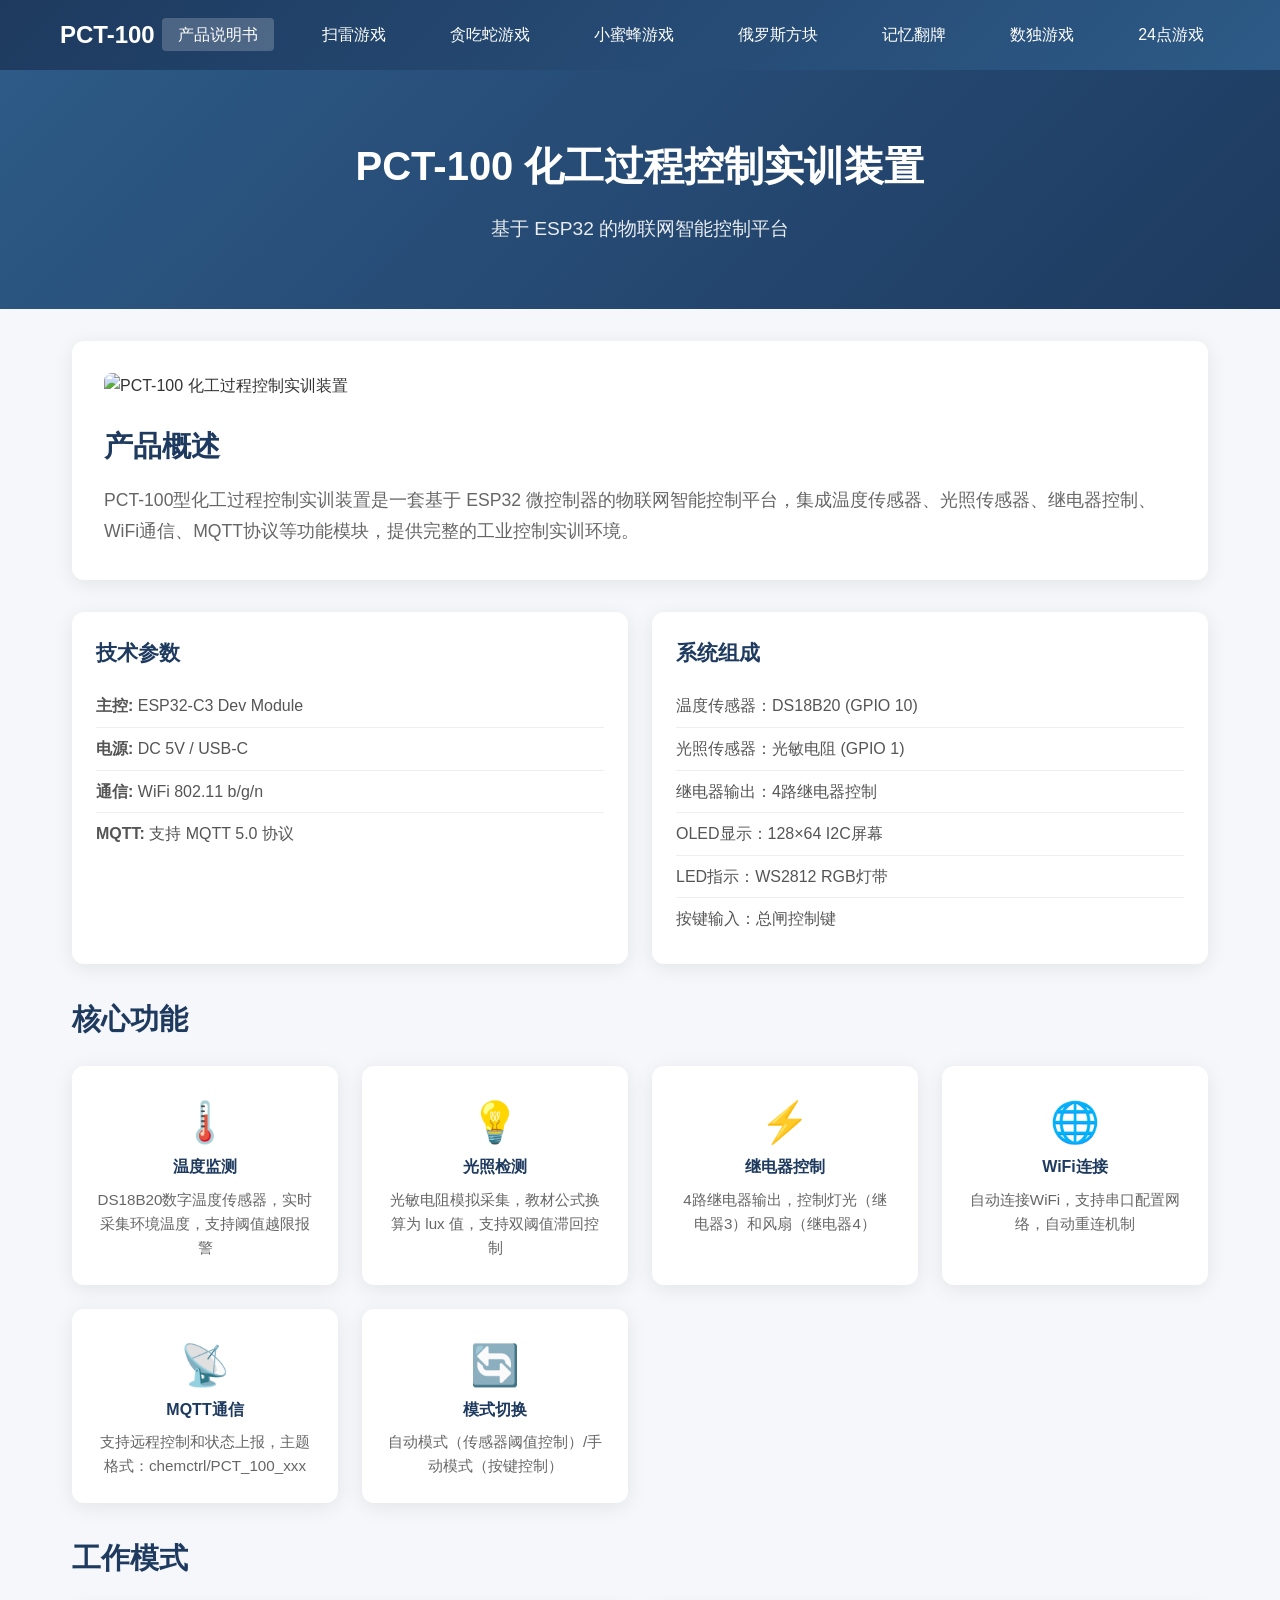
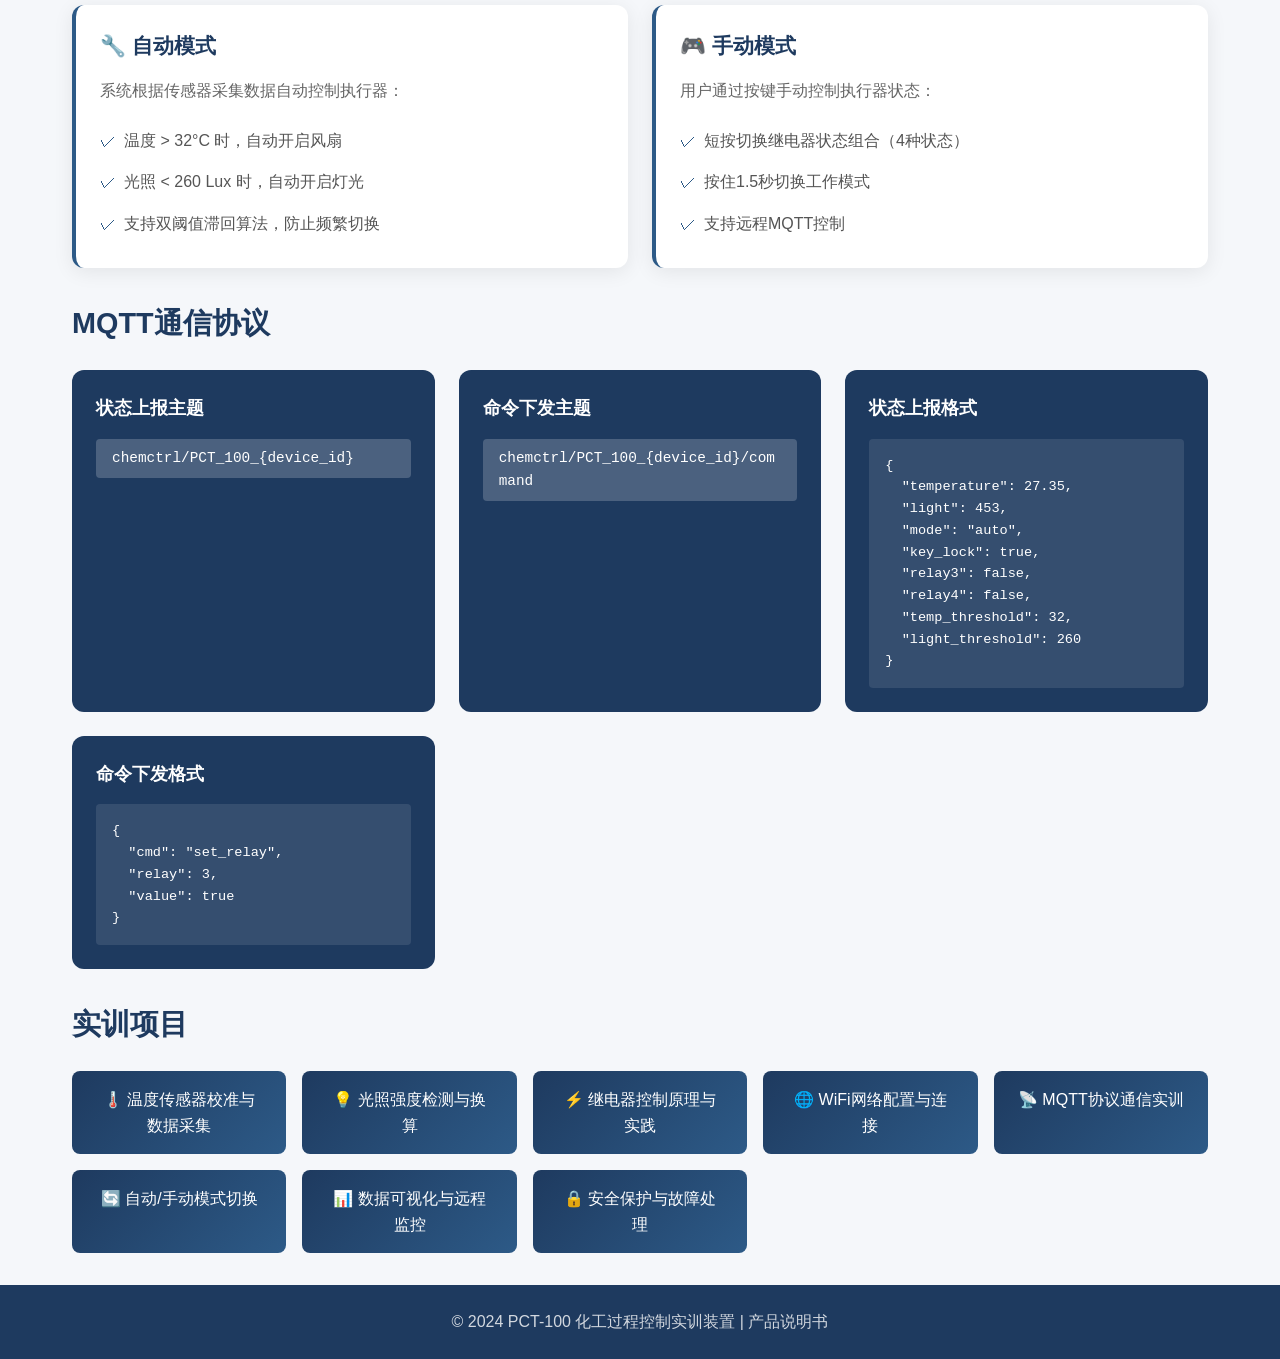
==== commit b423b7bb: "Add: 数独游戏和24点游戏" ====
--- a/index.html
+++ b/index.html
@@ -17,6 +17,8 @@
       <li><a href="bee.html">小蜜蜂游戏</a></li>
       <li><a href="tetris.html">俄罗斯方块</a></li>
       <li><a href="memory.html">记忆翻牌</a></li>
+      <li><a href="sudoku.html">数独游戏</a></li>
+      <li><a href="24game.html">24点游戏</a></li>
     </ul>
   </div>
 </nav>
@@ -31,7 +33,7 @@
 <main class="main-content">
   <section class="product-info">
     <div class="info-card">
-      <img src="https://trae-api-cn.mchost.guru/api/ide/v1/text_to_image?prompt=IoT%20industrial%20control%20device%20with%20ESP32%20microcontroller%20sensors%20relays%20OLED%20display%20WS2812%20LED%20strip%20professional%20electronics&image_size=landscape_16_9" alt="PCT-100 化工过程控制实训装置">
+      <img src="https://picsum.photos/1200/600?random=1" alt="PCT-100 化工过程控制实训装置">
       <h2>产品概述</h2>
       <p>PCT-100型化工过程控制实训装置是一套基于 ESP32 微控制器的物联网智能控制平台，集成温度传感器、光照传感器、继电器控制、WiFi通信、MQTT协议等功能模块，提供完整的工业控制实训环境。</p>
     </div>
